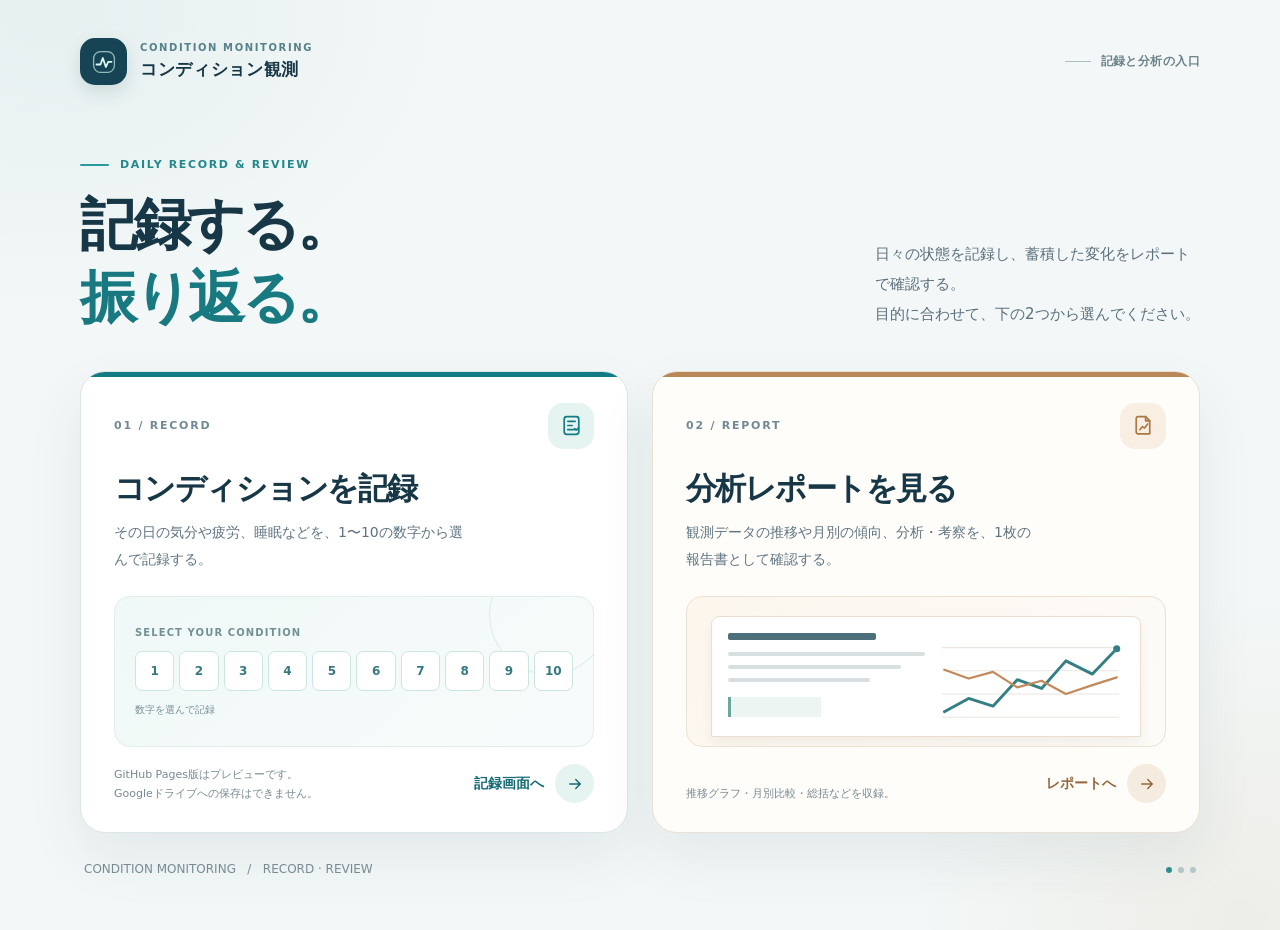
==== index.html @ d0854a88 "Add responsive home page linking condition input and report" ====
<!doctype html>
<html lang="ja">
<head>
  <meta charset="utf-8">
  <meta name="viewport" content="width=device-width, initial-scale=1">
  <meta name="theme-color" content="#f4f7f7">
  <meta name="description" content="日々のコンディション記録と、観測結果の分析レポートへアクセスするためのホームページ。">
  <title>コンディション観測 | 記録とレポート</title>
  <style>
    :root{
      color-scheme:light;
      --ink:#173747;--sub:#607582;--line:#dce6e9;--bg:#f3f7f7;
      --teal:#117c83;--teal-dark:#14616b;--teal-pale:#e7f5f2;
      --paper:#fffdfa;--orange:#ba8758;--shadow:0 24px 58px rgba(32,69,76,.075);
    }
    *,*::before,*::after{box-sizing:border-box}
    html{scroll-behavior:smooth}
    body{
      margin:0;min-height:100svh;color:var(--ink);
      font-family:system-ui,-apple-system,"Hiragino Kaku Gothic ProN","Yu Gothic","Meiryo",sans-serif;
      background:
        radial-gradient(ellipse 520px 400px at 4% 1%,rgba(109,184,175,.10),transparent 77%),
        radial-gradient(ellipse 430px 430px at 97% 99%,rgba(201,170,127,.12),transparent 77%),
        var(--bg);
      -webkit-font-smoothing:antialiased;
    }
    a{color:inherit;text-decoration:none}
    .shell{width:min(1120px,calc(100% - 72px));margin:0 auto;padding:38px 0 50px}
    .topline{display:flex;align-items:center;justify-content:space-between;gap:24px}
    .brand{display:flex;align-items:center;gap:13px}
    .mark{
      width:47px;height:47px;display:grid;place-items:center;border-radius:15px;
      color:#d9fbf3;background:#174454;box-shadow:0 7px 18px rgba(19,59,73,.13)
    }
    .brand small{display:block;font-size:10px;font-weight:800;letter-spacing:.16em;color:#57818a;line-height:1.55}
    .brand strong{display:block;font-size:17px;letter-spacing:.04em;font-weight:850;line-height:1.6}
    .top-caption{display:flex;align-items:center;gap:10px;font-size:12px;color:#6b828a;font-weight:650;letter-spacing:.035em}
    .top-caption::before{content:"";width:26px;height:1px;background:#aebfc4}
    .hero{display:flex;align-items:end;justify-content:space-between;gap:48px;padding:73px 0 37px}
    .eyebrow{display:flex;align-items:center;gap:11px;font-size:11px;font-weight:850;letter-spacing:.15em;color:#23888c}
    .eyebrow::before{content:"";height:2px;width:29px;background:#2a9ca0;border-radius:3px}
    h1{font-size:clamp(34px,4.5vw,57px);letter-spacing:-.058em;line-height:1.28;font-weight:850;margin:17px 0 0}
    h1 .accent{color:#187a80}
    .hero-text{max-width:325px;font-size:15px;line-height:2;color:#5b707d;padding-bottom:5px;margin:0}
    .destinations{display:grid;grid-template-columns:1fr 1fr;gap:24px}
    .destination{
      position:relative;isolation:isolate;display:flex;flex-direction:column;min-width:0;
      border:1px solid #dce5e7;border-radius:25px;overflow:hidden;
      min-height:457px;padding:31px 33px 29px;background:#fff;
      box-shadow:var(--shadow);transition:transform .2s ease,box-shadow .2s ease,border-color .2s ease;
    }
    .destination::before{content:"";position:absolute;z-index:-1;inset:0 0 auto;height:5px;background:var(--teal)}
    .destination:hover,.destination:focus-visible{
      transform:translateY(-5px);border-color:#a7cac8;box-shadow:0 28px 62px rgba(32,69,76,.13)
    }
    .destination:focus-visible{outline:3px solid #42aab1;outline-offset:4px}
    .destination.report{background:var(--paper);border-color:#e9e1d6}
    .destination.report::before{background:var(--orange)}
    .destination.report:hover,.destination.report:focus-visible{border-color:#d9bea0}
    .card-top{display:flex;align-items:center;justify-content:space-between;gap:12px}
    .number-label{font-size:11px;color:#718995;font-weight:900;letter-spacing:.16em}
    .icon-wrap{width:46px;height:46px;border-radius:15px;display:grid;place-items:center;color:#137c82;background:#e5f4f1}
    .report .icon-wrap{background:#f8eee2;color:#a97843}
    .destination h2{font-size:clamp(24px,2.7vw,31px);letter-spacing:-.05em;line-height:1.4;margin:18px 0 9px}
    .card-description{font-size:14px;color:#5e7480;line-height:1.9;max-width:350px;margin:0;min-height:53px}
    .mini{
      position:relative;display:flex;flex-direction:column;justify-content:center;
      height:151px;margin:24px 0 17px;border-radius:16px;overflow:hidden;
      background:linear-gradient(140deg,#eff9f7,#f8fbfb);border:1px solid #e1eeec;
    }
    .mini-label{font-size:10px;font-weight:800;letter-spacing:.11em;color:#729095;margin:0 0 13px}
    .input-mini{padding:19px 20px}
    .input-mini::after{
      content:"";position:absolute;right:-16px;top:-42px;width:120px;height:120px;border:1px solid #d6ece8;border-radius:50%
    }
    .scale{display:grid;grid-template-columns:repeat(10,minmax(0,1fr));gap:5px;position:relative;z-index:1}
    .scale span{
      display:grid;place-items:center;min-width:0;aspect-ratio:1;font-size:12px;font-weight:800;
      border-radius:7px;color:#347982;border:1px solid #cbe5e0;background:#fff
    }
    .mini-small{font-size:10px;color:#77919b;margin-top:12px}
    .report-mini{background:linear-gradient(125deg,#fcf6ed,#fcfbf8);border-color:#eee1d1;padding:14px 24px}
    .paper-peek{
      background:#fff;border:1px solid #ebded0;border-radius:8px 8px 0 0;
      padding:14px 16px 0;height:141px;box-shadow:0 7px 12px rgba(83,64,48,.06);
      display:grid;grid-template-columns:1fr .95fr;gap:12px;overflow:hidden;
      transform:translateY(5px)
    }
    .paper-lines{min-width:0}
    .paper-heading{height:7px;width:75%;border-radius:2px;background:#4d6f7c;margin:2px 0 12px}
    .paper-rule{height:4px;width:100%;border-radius:2px;background:#d7dfe0;margin:9px 0}
    .paper-rule.short{width:72%}
    .paper-rule.mid{width:88%}
    .paper-chip{width:47%;height:20px;background:#ecf5f2;border-left:3px solid #6aa89e;margin-top:15px}
    .chart{display:block;width:100%;height:105px;align-self:end}
    .meta{font-size:11px;color:#8a7770}
    .tile-bottom{display:flex;align-items:end;justify-content:space-between;gap:15px;margin-top:auto}
    .tile-note{font-size:11px;line-height:1.7;color:#768992;max-width:275px}
    .action{display:inline-flex;align-items:center;gap:11px;flex:none;font-size:14px;font-weight:850;letter-spacing:.005em;color:#146b74}
    .report .action{color:#95673d}
    .arrow{
      width:39px;height:39px;border-radius:50%;display:grid;place-items:center;
      background:#e5f4f1;transition:transform .2s ease,background .2s ease
    }
    .report .arrow{background:#f5ecdf}
    .destination:hover .arrow,.destination:focus-visible .arrow{transform:translateX(3px)}
    .bottom-line{display:flex;align-items:center;justify-content:space-between;gap:18px;padding:26px 4px 0}
    .bottom-line p{font-size:12px;line-height:1.7;color:#7b8e97;margin:0}
    .bottom-line .dots{display:flex;gap:6px;align-items:center}
    .bottom-line .dots i{width:6px;height:6px;border-radius:50%;display:block;background:#b4cacb}
    .bottom-line .dots i:first-child{background:#328f92}
    @media(max-width:900px){
      .hero{padding:57px 0 32px;align-items:start;flex-direction:column;gap:16px}
      .hero-text{max-width:650px}
      .destination{padding:27px 26px;min-height:441px}
      .scale{gap:3px}
      .scale span{font-size:11px;border-radius:5px}
    }
    @media(max-width:740px){
      .destinations{grid-template-columns:1fr;gap:18px}
      .destination{min-height:0}
      .mini{margin-top:20px}
      .top-caption{display:none}
      .shell{width:min(600px,calc(100% - 38px));padding:24px 0 35px}
      .hero{padding:50px 0 29px}
      .bottom-line{padding-top:22px}
    }
    @media(max-width:460px){
      .hero{padding-top:42px}
      h1{font-size:35px}
      .destination{padding:23px 22px 22px;border-radius:20px}
      .destination h2{font-size:26px}
      .card-description{font-size:13px;min-height:0}
      .mini{height:138px}
      .input-mini{padding:15px}
      .scale{gap:3px}
      .scale span{font-size:11px}
      .tile-bottom{align-items:center}
      .tile-note{font-size:10px;max-width:180px}
      .action{gap:6px;font-size:12px}
      .arrow{width:34px;height:34px}
      .bottom-line .dots{display:none}
    }
    @media(prefers-reduced-motion:reduce){
      html{scroll-behavior:auto}
      *,*::before,*::after{transition:none!important}
    }
  </style>
</head>
<body>
  <main class="shell">
    <div class="topline">
      <div class="brand">
        <div class="mark" aria-hidden="true">
          <svg width="26" height="26" viewBox="0 0 26 26" fill="none">
            <rect x="2.6" y="2.6" width="20.8" height="20.8" rx="7" stroke="currentColor" stroke-width="1.3" opacity=".65"/>
            <path d="M5.5 15.5h4l2.3-6.5 3.1 9 2.3-5.2h3.3" stroke="currentColor" stroke-width="1.8" stroke-linejoin="round" stroke-linecap="round"/>
          </svg>
        </div>
        <div><small>CONDITION MONITORING</small><strong>コンディション観測</strong></div>
      </div>
      <div class="top-caption">記録と分析の入口</div>
    </div>
    <section class="hero" aria-labelledby="page-title">
      <div>
        <div class="eyebrow">DAILY RECORD &amp; REVIEW</div>
        <h1 id="page-title">記録する。<br><span class="accent">振り返る。</span></h1>
      </div>
      <p class="hero-text">日々の状態を記録し、蓄積した変化をレポートで確認する。<br>目的に合わせて、下の2つから選んでください。</p>
    </section>
    <div class="destinations" aria-label="利用する画面を選択">
      <a class="destination input" href="./input_app/Index.html" aria-label="日々の記録 入力画面を開く">
        <div class="card-top">
          <span class="number-label">01 / RECORD</span>
          <span class="icon-wrap" aria-hidden="true">
            <svg width="25" height="25" viewBox="0 0 24 24" fill="none" stroke="currentColor" stroke-width="1.65" stroke-linecap="round" stroke-linejoin="round"><rect x="5" y="3.5" width="14" height="17" rx="2.5"/><path d="M8.5 8h7M8.5 12h4M8.5 16h6"/><path d="m15 15 1.5 1.5 2-2"/></svg>
          </span>
        </div>
        <h2>コンディションを記録</h2>
        <p class="card-description">その日の気分や疲労、睡眠などを、1〜10の数字から選んで記録する。</p>
        <div class="mini input-mini" aria-hidden="true">
          <p class="mini-label">SELECT YOUR CONDITION</p>
          <div class="scale"><span>1</span><span>2</span><span>3</span><span>4</span><span>5</span><span>6</span><span>7</span><span>8</span><span>9</span><span>10</span></div>
          <div class="mini-small">数字を選んで記録</div>
        </div>
        <div class="tile-bottom">
          <span class="tile-note">GitHub Pages版はプレビューです。<br>Googleドライブへの保存はできません。</span>
          <span class="action">記録画面へ <span class="arrow" aria-hidden="true">
            <svg width="18" height="18" viewBox="0 0 24 24" fill="none" stroke="currentColor" stroke-width="2" stroke-linecap="round" stroke-linejoin="round"><path d="M5 12h14m-6-6 6 6-6 6"/></svg>
          </span></span>
        </div>
      </a>
      <a class="destination report" href="./report/" aria-label="分析レポートを開く">
        <div class="card-top">
          <span class="number-label">02 / REPORT</span>
          <span class="icon-wrap" aria-hidden="true">
            <svg width="25" height="25" viewBox="0 0 24 24" fill="none" stroke="currentColor" stroke-width="1.6" stroke-linecap="round" stroke-linejoin="round"><path d="M7 3.5h7l4 4V20H7a2 2 0 0 1-2-2V5.5a2 2 0 0 1 2-2Z"/><path d="M14 3.5v4h4M8.5 16l2.5-3 2 1.5 3-4"/></svg>
          </span>
        </div>
        <h2>分析レポートを見る</h2>
        <p class="card-description">観測データの推移や月別の傾向、分析・考察を、1枚の報告書として確認する。</p>
        <div class="mini report-mini" aria-hidden="true">
          <div class="paper-peek">
            <div class="paper-lines">
              <div class="paper-heading"></div>
              <div class="paper-rule"></div>
              <div class="paper-rule mid"></div>
              <div class="paper-rule short"></div>
              <div class="paper-chip"></div>
            </div>
            <svg class="chart" viewBox="0 0 160 95" fill="none" preserveAspectRatio="xMidYMid meet">
              <path d="M0 15H160M0 36H160M0 57H160M0 78H160" stroke="#e9e6e0" stroke-width="1"/>
              <path d="M2 73L24 61L46 68L68 44L90 52L112 27L136 39L158 16" stroke="#337f83" stroke-width="2.6" stroke-linecap="round" stroke-linejoin="round"/>
              <path d="M2 35L24 43L46 37L68 51L90 45L112 57L136 49L158 42" stroke="#c18a5b" stroke-width="2" stroke-linecap="round" stroke-linejoin="round"/>
              <circle cx="158" cy="16" r="3.2" fill="#337f83"/>
            </svg>
          </div>
        </div>
        <div class="tile-bottom">
          <span class="tile-note">推移グラフ・月別比較・総括などを収録。</span>
          <span class="action">レポートへ <span class="arrow" aria-hidden="true">
            <svg width="18" height="18" viewBox="0 0 24 24" fill="none" stroke="currentColor" stroke-width="2" stroke-linecap="round" stroke-linejoin="round"><path d="M5 12h14m-6-6 6 6-6 6"/></svg>
          </span></span>
        </div>
      </a>
    </div>
    <div class="bottom-line" aria-hidden="true">
      <p>CONDITION MONITORING &nbsp; / &nbsp; RECORD · REVIEW</p>
      <div class="dots"><i></i><i></i><i></i></div>
    </div>
  </main>
</body>
</html>
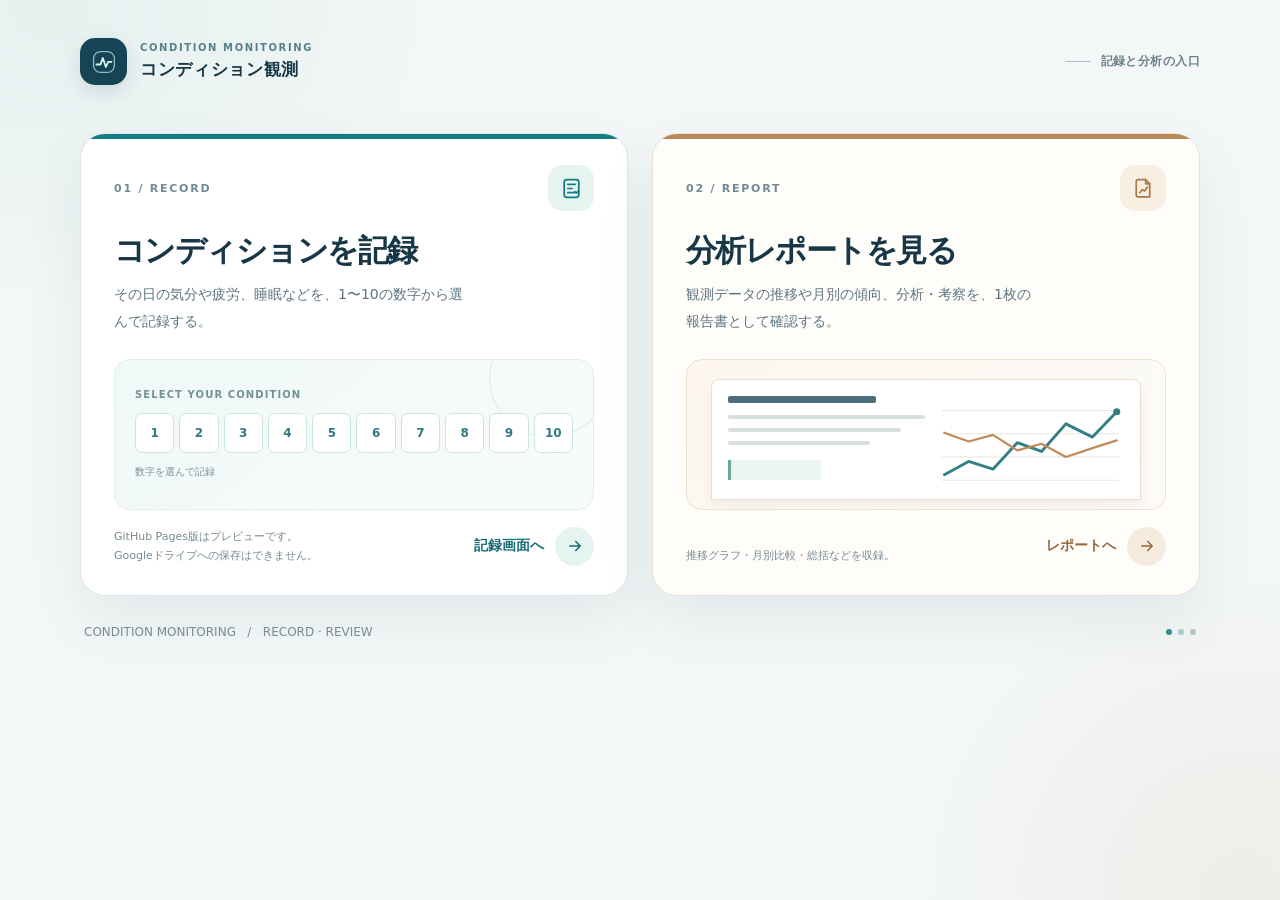
==== commit 13b69856: "Remove introduction text from home page" ====
--- a/index.html
+++ b/index.html
@@ -42,7 +42,7 @@
     h1{font-size:clamp(34px,4.5vw,57px);letter-spacing:-.058em;line-height:1.28;font-weight:850;margin:17px 0 0}
     h1 .accent{color:#187a80}
     .hero-text{max-width:325px;font-size:15px;line-height:2;color:#5b707d;padding-bottom:5px;margin:0}
-    .destinations{display:grid;grid-template-columns:1fr 1fr;gap:24px}
+    .destinations{display:grid;grid-template-columns:1fr 1fr;gap:24px;margin-top:48px}
     .destination{
       position:relative;isolation:isolate;display:flex;flex-direction:column;min-width:0;
       border:1px solid #dce5e7;border-radius:25px;overflow:hidden;
@@ -117,7 +117,7 @@
       .scale span{font-size:11px;border-radius:5px}
     }
     @media(max-width:740px){
-      .destinations{grid-template-columns:1fr;gap:18px}
+      .destinations{grid-template-columns:1fr;gap:18px;margin-top:28px}
       .destination{min-height:0}
       .mini{margin-top:20px}
       .top-caption{display:none}
@@ -161,13 +161,6 @@
       </div>
       <div class="top-caption">記録と分析の入口</div>
     </div>
-    <section class="hero" aria-labelledby="page-title">
-      <div>
-        <div class="eyebrow">DAILY RECORD &amp; REVIEW</div>
-        <h1 id="page-title">記録する。<br><span class="accent">振り返る。</span></h1>
-      </div>
-      <p class="hero-text">日々の状態を記録し、蓄積した変化をレポートで確認する。<br>目的に合わせて、下の2つから選んでください。</p>
-    </section>
     <div class="destinations" aria-label="利用する画面を選択">
       <a class="destination input" href="./input_app/Index.html" aria-label="日々の記録 入力画面を開く">
         <div class="card-top">
